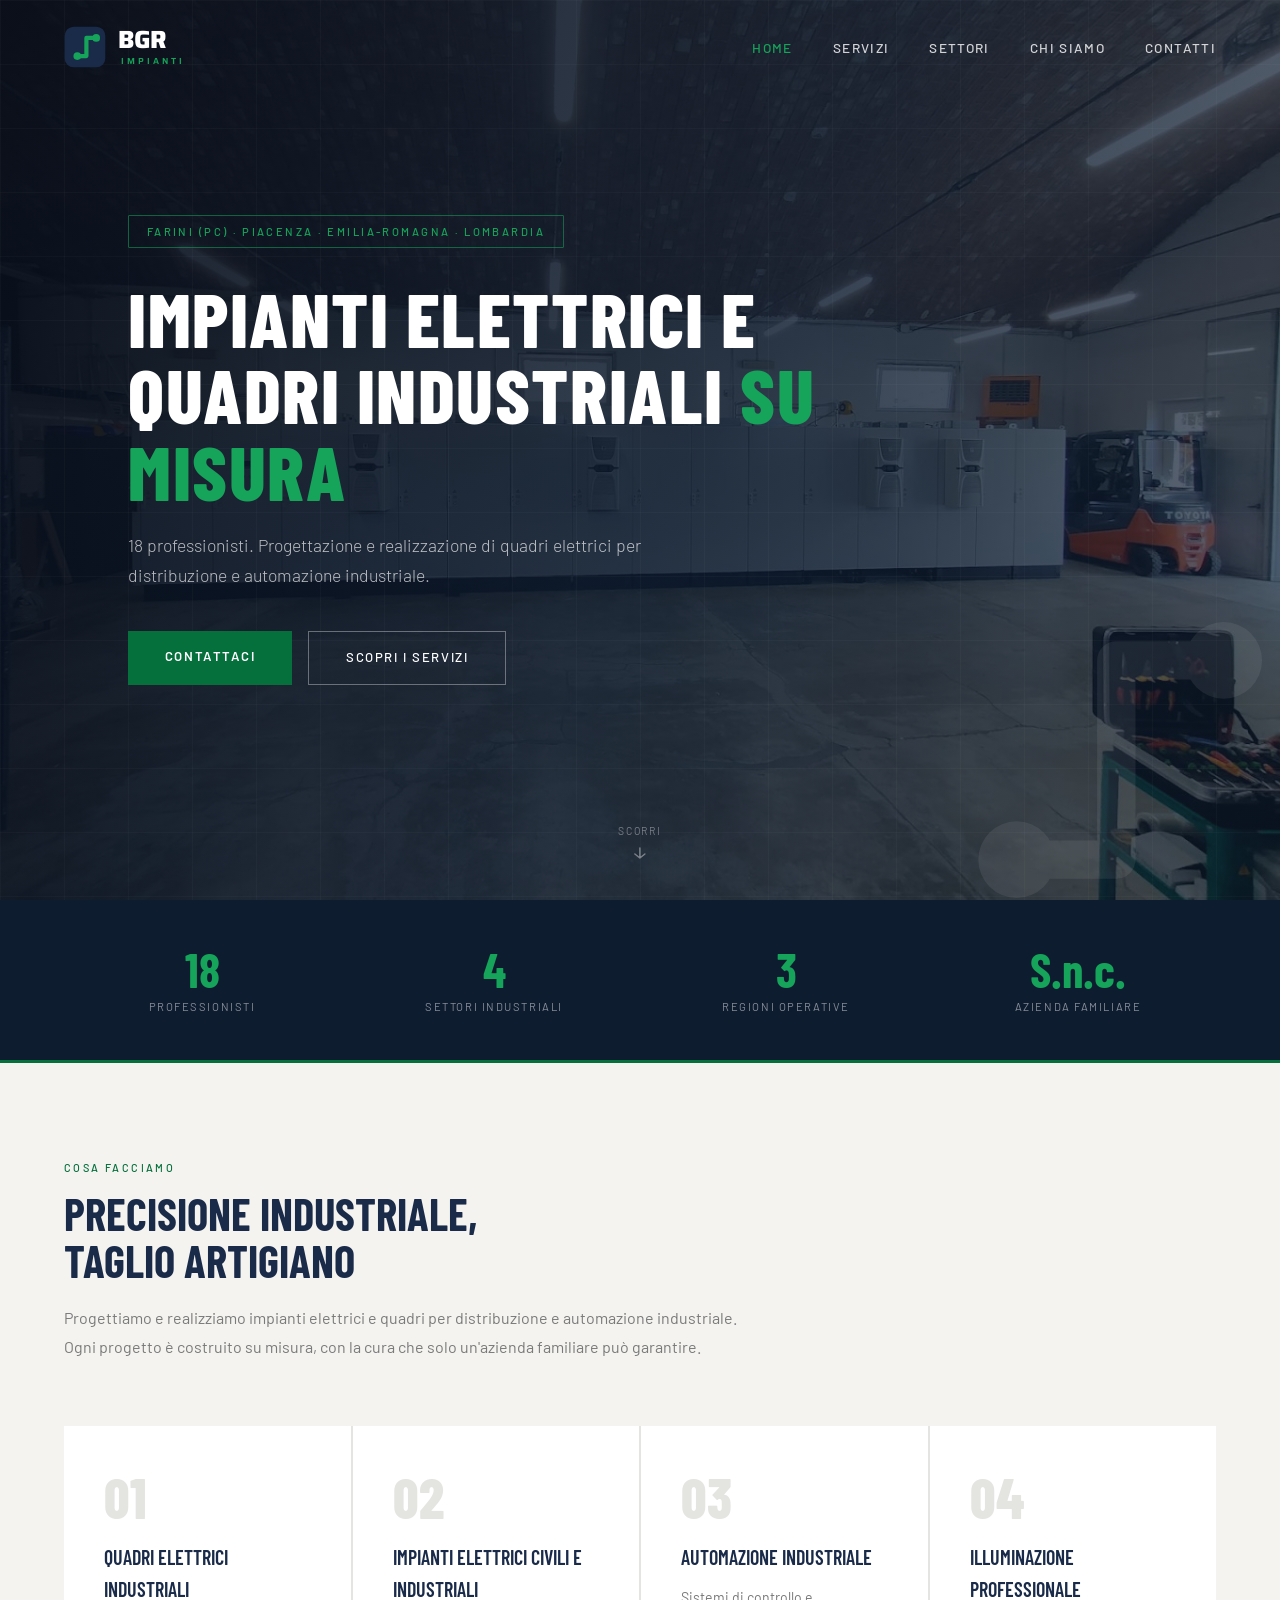
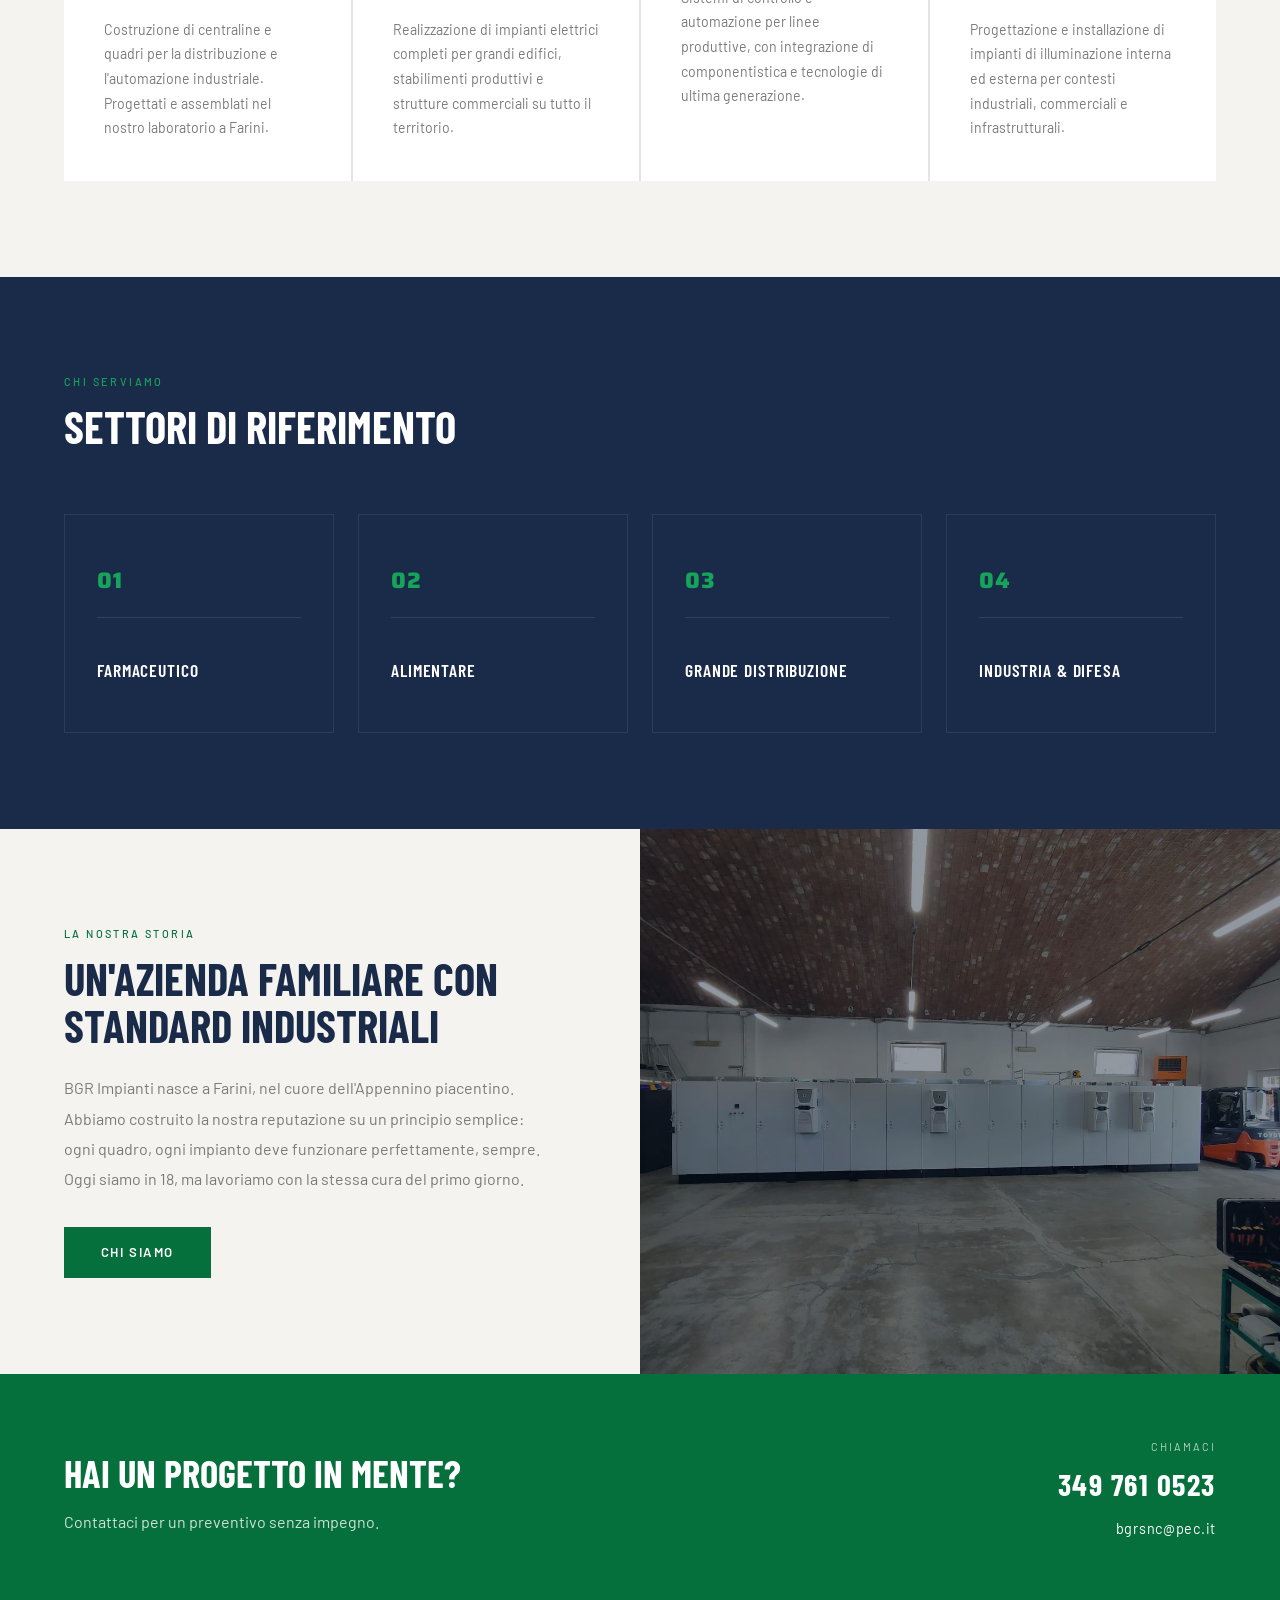
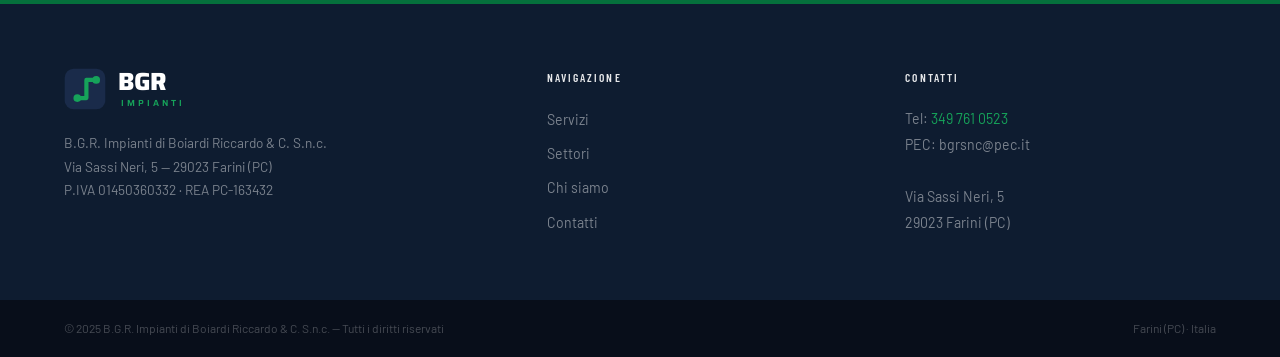
==== index.html @ 14027f81 "Add files via upload" ====
<!DOCTYPE html>
<html lang="it">
<head>
    <meta charset="UTF-8">
    <meta name="viewport" content="width=device-width, initial-scale=1.0">
    <title>BGR Impianti — Impianti Elettrici e Quadri Industriali | Piacenza</title>
    <meta name="description" content="BGR Impianti di Boiardi Riccardo & C. — Costruzione di quadri elettrici e impianti industriali su misura. Farmaceutico, alimentare, GDO, difesa. Piacenza, Emilia-Romagna, Lombardia.">
    <meta name="robots" content="index, follow">
    <link rel="canonical" href="https://bgrimpianti.it/">
    <link rel="icon" type="image/svg+xml" href="data:image/svg+xml,%3Csvg xmlns='http://www.w3.org/2000/svg' viewBox='0 0 120 120'%3E%3Crect width='120' height='120' rx='26' fill='%230E1C30'/%3E%3Cpath d='M38 86L64 86L64 34L92 34' stroke='%2316A35A' stroke-width='12' fill='none' stroke-linecap='round' stroke-linejoin='round'/%3E%3Ccircle cx='38' cy='86' r='11' fill='%2316A35A'/%3E%3Ccircle cx='92' cy='34' r='11' fill='%2316A35A'/%3E%3C/svg%3E">
    <link rel="preconnect" href="https://fonts.googleapis.com">
    <link rel="preconnect" href="https://fonts.gstatic.com" crossorigin>
    <link href="https://fonts.googleapis.com/css2?family=Saira:wght@600;700;800&family=Barlow+Condensed:wght@400;600;700;800&family=Barlow:wght@300;400;500;600&display=swap" rel="stylesheet">
    <link rel="stylesheet" href="css/style.css">
</head>
<body>

<!-- NAV -->
<nav id="navbar">
    <a href="index.html" class="brand" aria-label="BGR Impianti — home">
        <svg class="brand-mark" viewBox="0 0 120 120" fill="none" xmlns="http://www.w3.org/2000/svg" aria-hidden="true">
            <rect x="2" y="2" width="116" height="116" rx="26" fill="#1A2B4A"></rect>
            <path d="M 38 86 L 64 86 L 64 34 L 92 34" stroke="#16A35A" stroke-width="12" stroke-linecap="round" stroke-linejoin="round"></path>
            <circle cx="38" cy="86" r="11" fill="#16A35A"></circle>
            <circle cx="92" cy="34" r="11" fill="#16A35A"></circle>
        </svg>
        <span class="brand-text"><strong>BGR</strong><em>Impianti</em></span>
    </a>
    <ul class="nav-links">
        <li><a href="index.html">Home</a></li>
        <li><a href="servizi.html">Servizi</a></li>
        <li><a href="settori.html">Settori</a></li>
        <li><a href="chi-siamo.html">Chi siamo</a></li>
        <li><a href="contatti.html">Contatti</a></li>
    </ul>
</nav>

<!-- HERO -->
<section class="hero">
    <div class="hero-bg" id="heroBg"></div>
    <div class="hero-overlay"></div>
    <div class="hero-grid"></div>
    <svg class="hero-watermark" viewBox="0 0 120 120" fill="none" xmlns="http://www.w3.org/2000/svg" aria-hidden="true">
        <path d="M 38 86 L 64 86 L 64 34 L 92 34" stroke="#FFFFFF" stroke-width="10" stroke-linecap="round" stroke-linejoin="round"></path>
        <circle cx="38" cy="86" r="10" fill="#FFFFFF"></circle>
        <circle cx="92" cy="34" r="10" fill="#FFFFFF"></circle>
    </svg>
    <div class="hero-content">
        <span class="hero-tag">Farini (PC) · Piacenza · Emilia-Romagna · Lombardia</span>
        <h1>Impianti elettrici e quadri industriali <em>su misura</em></h1>
        <p class="hero-sub">18 professionisti. Progettazione e realizzazione di quadri elettrici per distribuzione e automazione industriale.</p>
        <div class="hero-actions">
            <a href="contatti.html" class="btn-primary">Contattaci</a>
            <a href="servizi.html" class="btn-outline">Scopri i servizi</a>
        </div>
    </div>
    <div class="hero-scroll">
        <span>Scorri</span>
        <svg width="14" height="14" viewBox="0 0 14 14" fill="none">
            <path d="M7 2v10M2 8l5 4 5-4" stroke="currentColor" stroke-width="1.5"
                  stroke-linecap="round" stroke-linejoin="round"/>
        </svg>
    </div>
</section>

<!-- STATS -->
<div class="stats-bar">
    <div class="stat-item">
        <div class="stat-number">18</div>
        <div class="stat-label">Professionisti</div>
    </div>
    <div class="stat-item">
        <div class="stat-number">4</div>
        <div class="stat-label">Settori industriali</div>
    </div>
    <div class="stat-item">
        <div class="stat-number">3</div>
        <div class="stat-label">Regioni operative</div>
    </div>
    <div class="stat-item">
        <div class="stat-number">S.n.c.</div>
        <div class="stat-label">Azienda familiare</div>
    </div>
</div>

<!-- SERVIZI -->
<section class="servizi">
    <div class="servizi-header">
        <span class="section-tag">Cosa facciamo</span>
        <h2 class="section-title">Precisione industriale,<br>taglio artigiano</h2>
        <p>Progettiamo e realizziamo impianti elettrici e quadri per distribuzione e automazione industriale. Ogni progetto è costruito su misura, con la cura che solo un'azienda familiare può garantire.</p>
    </div>
    <div class="servizi-grid">
        <div class="servizio-card">
            <div class="servizio-number">01</div>
            <div class="servizio-title">Quadri Elettrici Industriali</div>
            <p class="servizio-desc">Costruzione di centraline e quadri per la distribuzione e l'automazione industriale. Progettati e assemblati nel nostro laboratorio a Farini.</p>
        </div>
        <div class="servizio-card">
            <div class="servizio-number">02</div>
            <div class="servizio-title">Impianti Elettrici Civili e Industriali</div>
            <p class="servizio-desc">Realizzazione di impianti elettrici completi per grandi edifici, stabilimenti produttivi e strutture commerciali su tutto il territorio.</p>
        </div>
        <div class="servizio-card">
            <div class="servizio-number">03</div>
            <div class="servizio-title">Automazione Industriale</div>
            <p class="servizio-desc">Sistemi di controllo e automazione per linee produttive, con integrazione di componentistica e tecnologie di ultima generazione.</p>
        </div>
        <div class="servizio-card">
            <div class="servizio-number">04</div>
            <div class="servizio-title">Illuminazione Professionale</div>
            <p class="servizio-desc">Progettazione e installazione di impianti di illuminazione interna ed esterna per contesti industriali, commerciali e infrastrutturali.</p>
        </div>
    </div>
</section>

<!-- SETTORI -->
<section class="settori">
    <div class="settori-header">
        <span class="section-tag">Chi serviamo</span>
        <h2 class="section-title light">Settori di riferimento</h2>
    </div>
    <div class="settori-grid">
        <div class="settore-card">
            <span class="settore-num">01</span>
            <div class="settore-title">Farmaceutico</div>
        </div>
        <div class="settore-card">
            <span class="settore-num">02</span>
            <div class="settore-title">Alimentare</div>
        </div>
        <div class="settore-card">
            <span class="settore-num">03</span>
            <div class="settore-title">Grande Distribuzione</div>
        </div>
        <div class="settore-card">
            <span class="settore-num">04</span>
            <div class="settore-title">Industria &amp; Difesa</div>
        </div>
    </div>
</section>

<!-- CHI SIAMO STRIP -->
<div class="strip">
    <div class="strip-text">
        <span class="section-tag">La nostra storia</span>
        <h2 class="section-title">Un'azienda familiare con standard industriali</h2>
        <p>BGR Impianti nasce a Farini, nel cuore dell'Appennino piacentino. Abbiamo costruito la nostra reputazione su un principio semplice: ogni quadro, ogni impianto deve funzionare perfettamente, sempre. Oggi siamo in 18, ma lavoriamo con la stessa cura del primo giorno.</p>
        <a href="chi-siamo.html" class="btn-primary" style="margin-top:2rem;display:inline-block">Chi siamo</a>
    </div>
    <div class="strip-image">
        <img src="images/hero.jpg" alt="Quadri elettrici industriali BGR Impianti — laboratorio Farini" loading="lazy">
    </div>
</div>

<!-- CONTACT CTA -->
<div class="contact-cta">
    <div class="contact-cta-text">
        <h2>Hai un progetto in mente?</h2>
        <p>Contattaci per un preventivo senza impegno.</p>
    </div>
    <div class="contact-cta-info">
        <span class="label">Chiamaci</span>
        <a href="tel:+393497610523">349 761 0523</a>
        <a href="mailto:bgrsnc@pec.it" class="email">bgrsnc@pec.it</a>
    </div>
</div>

<!-- FOOTER -->
<footer>
    <div class="footer-brand">
        <a href="index.html" class="brand" aria-label="BGR Impianti — home">
            <svg class="brand-mark" viewBox="0 0 120 120" fill="none" xmlns="http://www.w3.org/2000/svg" aria-hidden="true">
                <rect x="2" y="2" width="116" height="116" rx="26" fill="#1A2B4A"></rect>
                <path d="M 38 86 L 64 86 L 64 34 L 92 34" stroke="#16A35A" stroke-width="12" stroke-linecap="round" stroke-linejoin="round"></path>
                <circle cx="38" cy="86" r="11" fill="#16A35A"></circle>
                <circle cx="92" cy="34" r="11" fill="#16A35A"></circle>
            </svg>
            <span class="brand-text"><strong>BGR</strong><em>Impianti</em></span>
        </a>
        <p>B.G.R. Impianti di Boiardi Riccardo &amp; C. S.n.c.<br>
        Via Sassi Neri, 5 — 29023 Farini (PC)<br>
        P.IVA 01450360332 · REA PC-163432</p>
    </div>
    <div class="footer-col">
        <h4>Navigazione</h4>
        <ul>
            <li><a href="servizi.html">Servizi</a></li>
            <li><a href="settori.html">Settori</a></li>
            <li><a href="chi-siamo.html">Chi siamo</a></li>
            <li><a href="contatti.html">Contatti</a></li>
        </ul>
    </div>
    <div class="footer-col">
        <h4>Contatti</h4>
        <p>
            Tel: <a href="tel:+393497610523" class="orange">349 761 0523</a><br>
            PEC: bgrsnc@pec.it<br><br>
            Via Sassi Neri, 5<br>
            29023 Farini (PC)
        </p>
    </div>
</footer>
<div class="footer-bottom">
    <span>© 2025 B.G.R. Impianti di Boiardi Riccardo &amp; C. S.n.c. — Tutti i diritti riservati</span>
    <span>Farini (PC) · Italia</span>
</div>

<script src="js/main.js"></script>
</body>
</html>
---- css/style.css ----
/* ===========================
   BGR IMPIANTI — stylesheet (rebrand 2026)
   Navy + Verde foresta · logo Saira
   =========================== */

*, *::before, *::after {
    box-sizing: border-box;
    margin: 0;
    padding: 0;
}

:root {
    --navy:        #1A2B4A;
    --navy-dark:   #0E1C30;
    --navy-black:  #080E1A;
    --green:       #05703C;   /* forest — brand primario */
    --green-dark:  #054E2B;   /* hover */
    --green-bright:#16A35A;   /* variante digitale per fondi scuri */
    --white:       #FFFFFF;
    --off-white:   #F4F3EF;
    --gray-light:  #E4E4E0;
    --gray-mid:    #7A7A7A;
    --font-logo:   'Saira', sans-serif;
    --font-head:   'Barlow Condensed', sans-serif;
    --font-body:   'Barlow', sans-serif;
}

html { scroll-behavior: smooth; }

body {
    font-family: var(--font-body);
    color: var(--navy-dark);
    background: var(--white);
    line-height: 1.6;
    overflow-x: hidden;
}

/* ===== BRAND / LOGO ===== */
.brand {
    display: flex;
    align-items: center;
    gap: 0.78rem;
    text-decoration: none;
}

.brand-mark {
    width: 42px;
    height: 42px;
    display: block;
    flex-shrink: 0;
}

.brand-text {
    display: flex;
    flex-direction: column;
    line-height: 1;
}

.brand-text strong {
    font-family: var(--font-logo);
    font-weight: 800;
    font-size: 1.55rem;
    letter-spacing: -0.015em;
    color: var(--white);
}

.brand-text em {
    font-family: var(--font-logo);
    font-style: normal;
    font-weight: 600;
    font-size: 0.55rem;
    letter-spacing: 0.34em;
    text-indent: 0.34em;
    text-transform: uppercase;
    color: var(--green-bright);
    margin-top: 4px;
}

/* ===== NAVIGATION ===== */
nav {
    position: fixed;
    top: 0; left: 0; right: 0;
    z-index: 1000;
    padding: 1.6rem 4rem;
    display: flex;
    justify-content: space-between;
    align-items: center;
    transition: background 0.3s, padding 0.3s, box-shadow 0.3s;
}

nav.scrolled {
    background: var(--navy-dark);
    padding: 0.95rem 4rem;
    box-shadow: 0 2px 24px rgba(0,0,0,0.4);
}

.nav-links {
    display: flex;
    gap: 2.5rem;
    list-style: none;
}

.nav-links a {
    color: rgba(255,255,255,0.8);
    text-decoration: none;
    font-weight: 500;
    font-size: 0.85rem;
    letter-spacing: 0.1em;
    text-transform: uppercase;
    transition: color 0.2s;
}

.nav-links a:hover,
.nav-links a.active { color: var(--green-bright); }

/* ===== HERO ===== */
.hero {
    position: relative;
    height: 100vh;
    min-height: 620px;
    display: flex;
    align-items: center;
    overflow: hidden;
}

.hero-bg {
    position: absolute;
    inset: 0;
    background-image: url('../images/hero.jpg');
    background-size: cover;
    background-position: center 40%;
    transform-origin: center;
    transition: transform 10s ease;
}

.hero-bg.loaded { transform: scale(1.03); }

.hero-overlay {
    position: absolute;
    inset: 0;
    background: linear-gradient(
        115deg,
        rgba(8, 14, 26, 0.94) 0%,
        rgba(14, 28, 48, 0.84) 54%,
        rgba(14, 28, 48, 0.62) 100%
    );
}

.hero-grid {
    position: absolute;
    inset: 0;
    background-image:
        linear-gradient(rgba(255,255,255,0.025) 1px, transparent 1px),
        linear-gradient(90deg, rgba(255,255,255,0.025) 1px, transparent 1px);
    background-size: 64px 64px;
}

/* decorative watermark mark */
.hero-watermark {
    position: absolute;
    right: -4%;
    bottom: -10%;
    width: 460px;
    height: 460px;
    opacity: 0.07;
    pointer-events: none;
}

.hero-content {
    position: relative;
    z-index: 1;
    padding: 0 4rem;
    max-width: 880px;
}

.hero-tag {
    display: inline-block;
    font-size: 0.7rem;
    font-weight: 500;
    letter-spacing: 0.22em;
    text-transform: uppercase;
    color: var(--green-bright);
    border: 1px solid rgba(22,163,90,0.55);
    padding: 0.4rem 1.1rem;
    margin-bottom: 1.9rem;
    border-radius: 1px;
}

.hero h1 {
    font-family: var(--font-head);
    font-weight: 800;
    font-size: clamp(2.8rem, 6vw, 5.2rem);
    line-height: 1.0;
    color: var(--white);
    text-transform: uppercase;
    letter-spacing: 0.02em;
    margin-bottom: 1.4rem;
}

.hero h1 em {
    color: var(--green-bright);
    font-style: normal;
}

.hero-sub {
    font-weight: 300;
    font-size: 1.1rem;
    color: rgba(255,255,255,0.7);
    margin-bottom: 2.5rem;
    max-width: 560px;
    line-height: 1.7;
}

.hero-actions {
    display: flex;
    gap: 1rem;
    flex-wrap: wrap;
}

.btn-primary {
    display: inline-block;
    padding: 0.95rem 2.3rem;
    background: var(--green);
    color: var(--white);
    text-decoration: none;
    font-weight: 600;
    font-size: 0.82rem;
    letter-spacing: 0.12em;
    text-transform: uppercase;
    transition: background 0.2s, transform 0.2s;
}

.btn-primary:hover {
    background: var(--green-dark);
    transform: translateY(-2px);
}

.btn-outline {
    display: inline-block;
    padding: 0.95rem 2.3rem;
    background: transparent;
    color: var(--white);
    text-decoration: none;
    font-weight: 500;
    font-size: 0.82rem;
    letter-spacing: 0.12em;
    text-transform: uppercase;
    border: 1px solid rgba(255,255,255,0.35);
    transition: border-color 0.2s, background 0.2s;
}

.btn-outline:hover {
    border-color: var(--green-bright);
    background: rgba(22,163,90,0.1);
}

.hero-scroll {
    position: absolute;
    bottom: 2.5rem;
    left: 50%;
    transform: translateX(-50%);
    display: flex;
    flex-direction: column;
    align-items: center;
    gap: 0.4rem;
    color: rgba(255,255,255,0.4);
    font-size: 0.65rem;
    letter-spacing: 0.18em;
    text-transform: uppercase;
    animation: scrollbounce 2.2s ease infinite;
}

@keyframes scrollbounce {
    0%, 100% { transform: translateX(-50%) translateY(0); }
    50%       { transform: translateX(-50%) translateY(7px); }
}

/* ===== STATS BAR ===== */
.stats-bar {
    background: var(--navy-dark);
    border-bottom: 3px solid var(--green);
    display: grid;
    grid-template-columns: repeat(4, 1fr);
    padding: 2.8rem 4rem;
    gap: 1rem;
}

.stat-item { text-align: center; }

.stat-number {
    font-family: var(--font-head);
    font-weight: 700;
    font-size: 3rem;
    color: var(--green-bright);
    line-height: 1;
    margin-bottom: 0.3rem;
}

.stat-label {
    font-size: 0.7rem;
    letter-spacing: 0.14em;
    text-transform: uppercase;
    color: rgba(255,255,255,0.5);
}

/* ===== GENERIC SECTION ===== */
section { padding: 6rem 4rem; }

.section-tag {
    display: block;
    font-size: 0.68rem;
    font-weight: 500;
    letter-spacing: 0.22em;
    text-transform: uppercase;
    color: var(--green);
    margin-bottom: 0.8rem;
}

.section-title {
    font-family: var(--font-head);
    font-weight: 700;
    font-size: clamp(2rem, 4vw, 2.8rem);
    text-transform: uppercase;
    line-height: 1.05;
    color: var(--navy);
}

.section-title.light { color: var(--white); }

/* tag su fondi scuri */
.settori .section-tag,
.page-hero .section-tag { color: var(--green-bright); }

/* ===== SERVIZI ===== */
.servizi { background: var(--off-white); }

.servizi-header { max-width: 680px; margin-bottom: 4rem; }

.servizi-header p {
    margin-top: 1.2rem;
    color: var(--gray-mid);
    line-height: 1.85;
}

.servizi-grid {
    display: grid;
    grid-template-columns: repeat(auto-fit, minmax(280px, 1fr));
    gap: 2px;
    background: var(--gray-light);
}

.servizio-card {
    background: var(--white);
    padding: 2.5rem;
    border-top: 3px solid transparent;
    transition: background 0.3s, box-shadow 0.3s, border-color 0.3s;
}

.servizio-card:hover {
    background: var(--navy);
    border-color: var(--green-bright);
}

.servizio-number {
    font-family: var(--font-head);
    font-weight: 800;
    font-size: 3.5rem;
    color: var(--gray-light);
    line-height: 1;
    margin-bottom: 1rem;
    transition: color 0.3s;
}

.servizio-title {
    font-family: var(--font-head);
    font-weight: 600;
    font-size: 1.25rem;
    text-transform: uppercase;
    color: var(--navy);
    margin-bottom: 0.8rem;
    transition: color 0.3s;
}

.servizio-desc {
    font-size: 0.88rem;
    line-height: 1.75;
    color: var(--gray-mid);
    transition: color 0.3s;
}

.servizio-card:hover .servizio-number { color: var(--green-bright); }
.servizio-card:hover .servizio-title { color: var(--white); }
.servizio-card:hover .servizio-desc { color: rgba(255,255,255,0.65); }

/* ===== SETTORI ===== */
.settori { background: var(--navy); }

.settori-header { max-width: 680px; margin-bottom: 4rem; }

.settori-grid {
    display: grid;
    grid-template-columns: repeat(auto-fit, minmax(220px, 1fr));
    gap: 1.5rem;
}

.settore-card {
    border: 1px solid rgba(255,255,255,0.08);
    padding: 3rem 2rem;
    text-align: left;
    transition: border-color 0.3s, background 0.3s;
}

.settore-card:hover {
    border-color: var(--green-bright);
    background: rgba(22,163,90,0.09);
}

.settore-num {
    font-family: var(--font-logo);
    font-weight: 800;
    font-size: 1.4rem;
    letter-spacing: 0.04em;
    color: var(--green-bright);
    display: block;
    margin-bottom: 2.4rem;
    padding-bottom: 1.1rem;
    border-bottom: 1px solid rgba(255,255,255,0.1);
}

.settore-title {
    font-family: var(--font-head);
    font-weight: 600;
    font-size: 1.1rem;
    text-transform: uppercase;
    letter-spacing: 0.05em;
    color: var(--white);
}

/* ===== CHI SIAMO STRIP ===== */
.strip { display: grid; grid-template-columns: 1fr 1fr; }

.strip-text {
    padding: 6rem 4rem;
    background: var(--off-white);
}

.strip-text p {
    margin-top: 1.5rem;
    color: var(--gray-mid);
    line-height: 1.9;
    max-width: 480px;
}

.strip-image {
    position: relative;
    overflow: hidden;
    min-height: 400px;
    background: var(--navy-dark);
}

.strip-image img {
    width: 100%;
    height: 100%;
    object-fit: cover;
    opacity: 0.55;
    transition: transform 0.6s ease, opacity 0.4s;
}

.strip-image:hover img {
    transform: scale(1.04);
    opacity: 0.7;
}

/* ===== CONTACT CTA ===== */
.contact-cta {
    background: var(--green);
    padding: 4rem;
    display: flex;
    justify-content: space-between;
    align-items: center;
    gap: 2rem;
    flex-wrap: wrap;
}

.contact-cta-text h2 {
    font-family: var(--font-head);
    font-weight: 700;
    font-size: clamp(1.8rem, 3vw, 2.4rem);
    color: var(--white);
    text-transform: uppercase;
}

.contact-cta-text p {
    color: rgba(255,255,255,0.8);
    margin-top: 0.3rem;
}

.contact-cta-info {
    display: flex;
    flex-direction: column;
    align-items: flex-end;
    gap: 0.3rem;
}

.contact-cta-info .label {
    font-size: 0.68rem;
    letter-spacing: 0.18em;
    text-transform: uppercase;
    color: rgba(255,255,255,0.7);
}

.contact-cta-info a {
    color: var(--white);
    text-decoration: none;
    font-family: var(--font-head);
    font-weight: 700;
    font-size: 1.9rem;
    letter-spacing: 0.05em;
    transition: opacity 0.2s;
}

.contact-cta-info a:hover { opacity: 0.8; }

.contact-cta-info .email {
    font-family: var(--font-body);
    font-weight: 400;
    font-size: 0.9rem;
    margin-top: 0.2rem;
}

/* ===== FOOTER ===== */
footer {
    background: var(--navy-dark);
    padding: 4rem;
    display: grid;
    grid-template-columns: 1.4fr 1fr 1fr;
    gap: 3rem;
}

.footer-brand p {
    margin-top: 1.3rem;
    color: rgba(255,255,255,0.45);
    font-size: 0.85rem;
    line-height: 1.75;
}

.footer-col h4 {
    font-family: var(--font-head);
    font-weight: 600;
    font-size: 0.72rem;
    letter-spacing: 0.18em;
    text-transform: uppercase;
    color: rgba(255,255,255,0.9);
    margin-bottom: 1.2rem;
}

.footer-col ul {
    list-style: none;
    display: flex;
    flex-direction: column;
    gap: 0.55rem;
}

.footer-col ul a {
    color: rgba(255,255,255,0.45);
    text-decoration: none;
    font-size: 0.88rem;
    transition: color 0.2s;
}

.footer-col ul a:hover { color: var(--green-bright); }

.footer-col p {
    color: rgba(255,255,255,0.45);
    font-size: 0.88rem;
    line-height: 1.85;
}

.footer-col a.orange {
    color: var(--green-bright);
    text-decoration: none;
}

.footer-bottom {
    background: var(--navy-black);
    padding: 1.2rem 4rem;
    display: flex;
    justify-content: space-between;
    align-items: center;
    color: rgba(255,255,255,0.25);
    font-size: 0.75rem;
}

/* ===== INNER PAGE HERO ===== */
.page-hero {
    background: var(--navy-dark);
    padding: 10rem 4rem 5rem;
    position: relative;
    overflow: hidden;
}

.page-hero::before {
    content: '';
    position: absolute;
    inset: 0;
    background-image:
        linear-gradient(rgba(255,255,255,0.02) 1px, transparent 1px),
        linear-gradient(90deg, rgba(255,255,255,0.02) 1px, transparent 1px);
    background-size: 64px 64px;
}

.page-hero h1 {
    font-family: var(--font-head);
    font-weight: 800;
    font-size: clamp(2.5rem, 5vw, 4rem);
    color: var(--white);
    text-transform: uppercase;
    position: relative;
}

.page-hero p {
    color: rgba(255,255,255,0.6);
    margin-top: 1rem;
    font-size: 1.05rem;
    max-width: 550px;
    position: relative;
}

/* ===== RESPONSIVE ===== */
@media (max-width: 900px) {
    nav       { padding: 1.1rem 1.5rem; }
    nav.scrolled { padding: 0.85rem 1.5rem; }
    .nav-links { display: none; }

    .brand-text strong { font-size: 1.35rem; }
    .brand-mark { width: 38px; height: 38px; }

    .hero-content { padding: 0 1.5rem; }
    .hero-watermark { width: 300px; height: 300px; right: -12%; }

    .stats-bar {
        grid-template-columns: repeat(2, 1fr);
        padding: 2rem 1.5rem;
    }

    section { padding: 4rem 1.5rem; }

    .strip { grid-template-columns: 1fr; }
    .strip-image { min-height: 260px; }
    .strip-text { padding: 4rem 1.5rem; }

    .contact-cta {
        padding: 3rem 1.5rem;
        flex-direction: column;
        align-items: flex-start;
    }
    .contact-cta-info { align-items: flex-start; }

    footer {
        grid-template-columns: 1fr;
        padding: 3rem 1.5rem;
        gap: 2rem;
    }

    .footer-bottom {
        padding: 1rem 1.5rem;
        flex-direction: column;
        gap: 0.3rem;
        text-align: center;
    }

    .page-hero { padding: 8rem 1.5rem 4rem; }
}
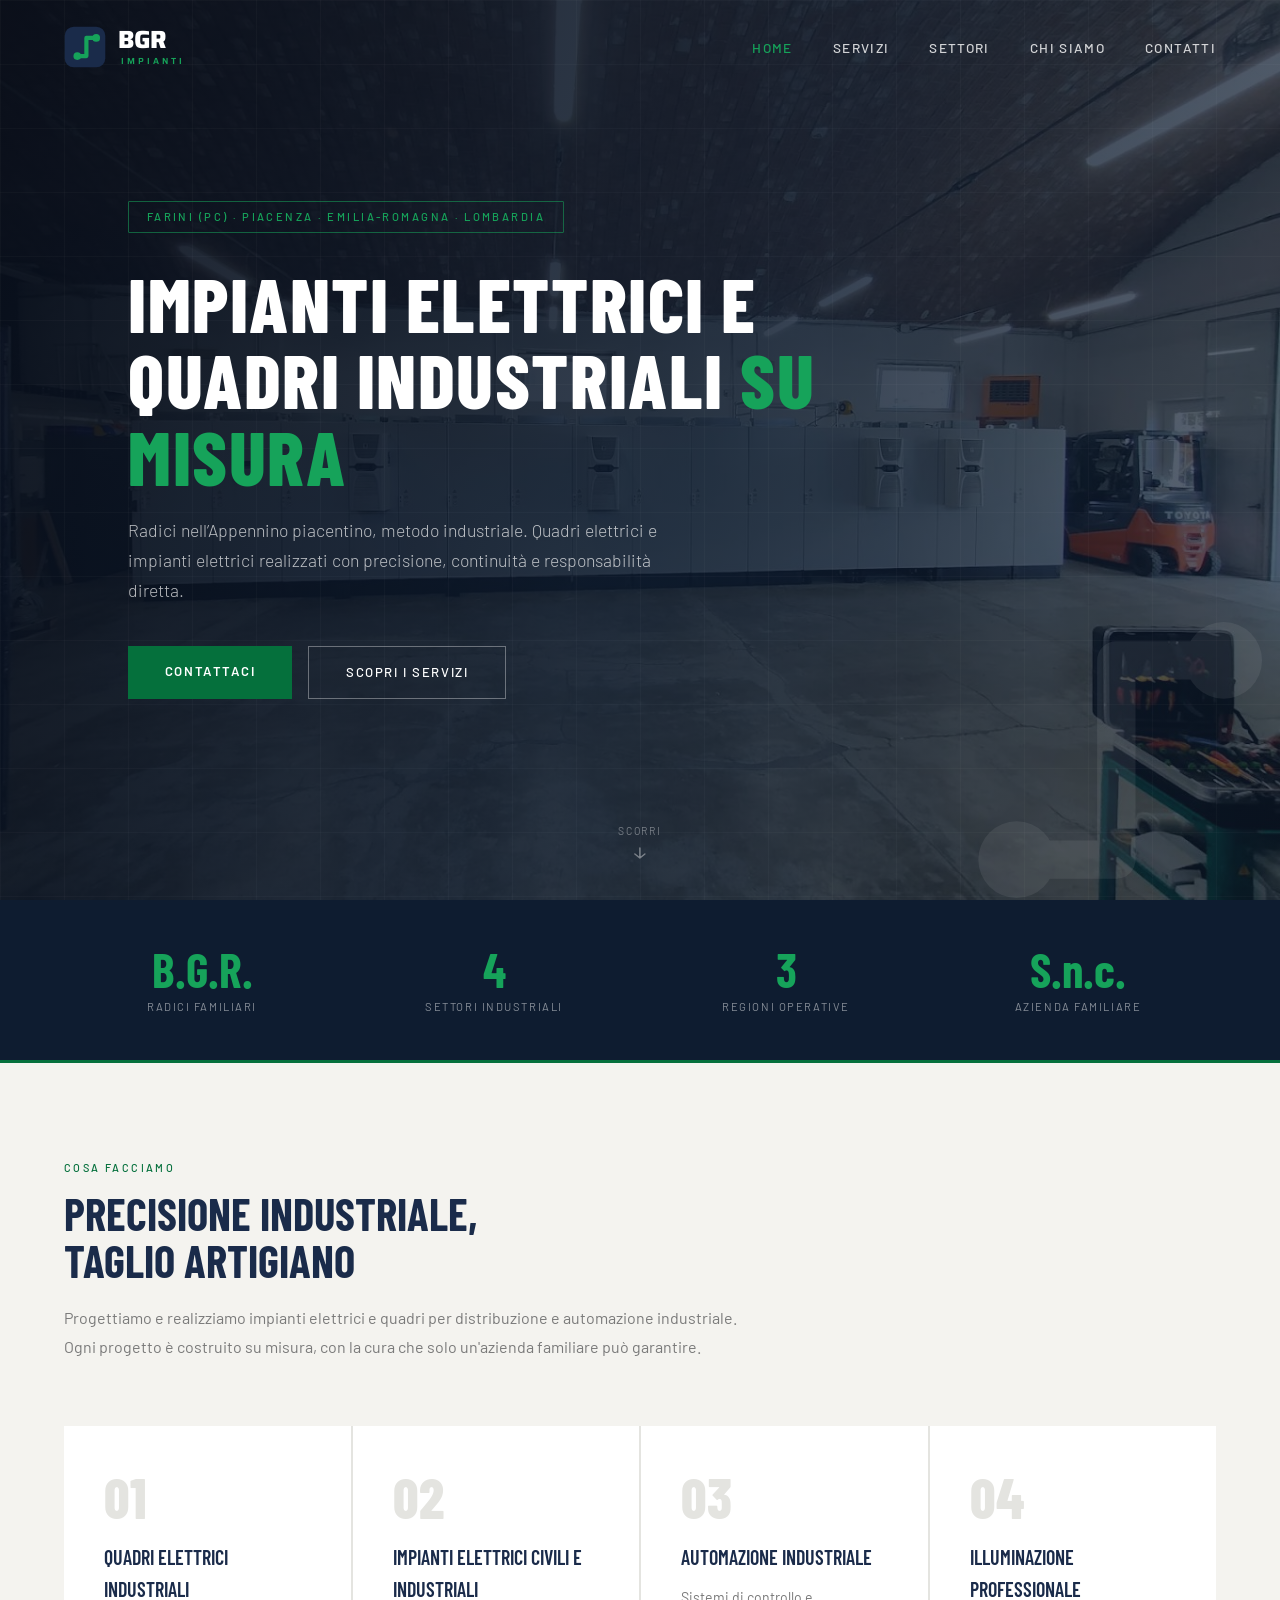
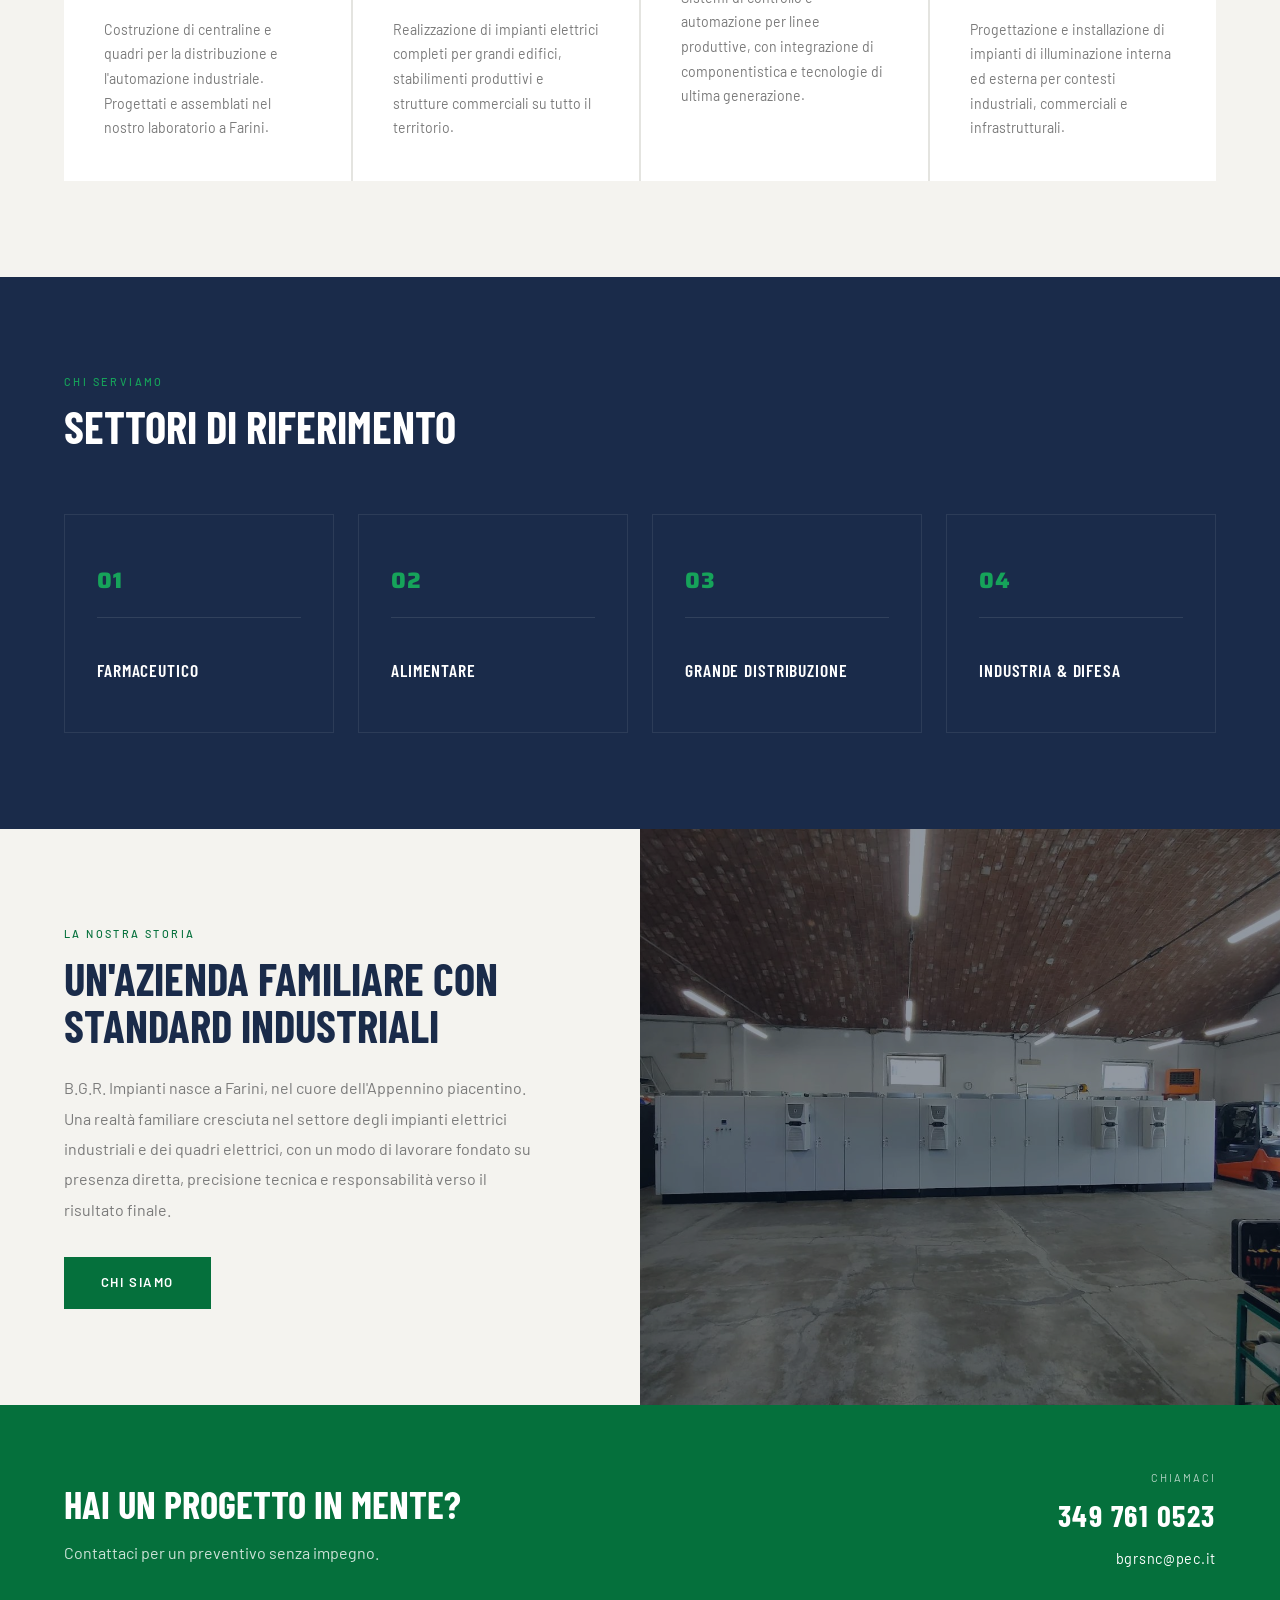
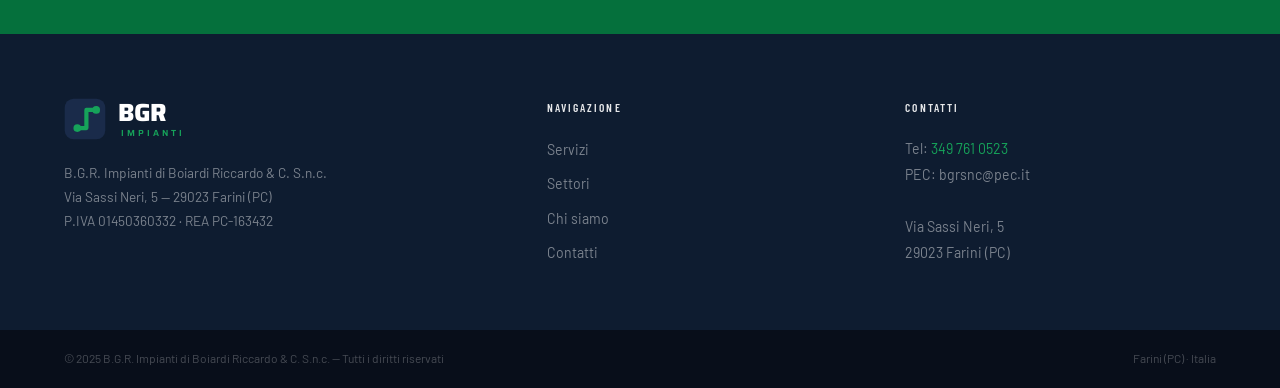
==== commit 60405f90: "Add files via upload" ====
--- a/index.html
+++ b/index.html
@@ -3,8 +3,8 @@
 <head>
     <meta charset="UTF-8">
     <meta name="viewport" content="width=device-width, initial-scale=1.0">
-    <title>BGR Impianti — Impianti Elettrici e Quadri Industriali | Piacenza</title>
-    <meta name="description" content="BGR Impianti di Boiardi Riccardo & C. — Costruzione di quadri elettrici e impianti industriali su misura. Farmaceutico, alimentare, GDO, difesa. Piacenza, Emilia-Romagna, Lombardia.">
+    <title>B.G.R. Impianti — Impianti elettrici e quadri industriali | Piacenza</title>
+    <meta name="description" content="B.G.R. Impianti di Boiardi Riccardo & C. — Quadri elettrici e impianti elettrici industriali su misura. Farini, Piacenza, Emilia-Romagna e Lombardia.">
     <meta name="robots" content="index, follow">
     <link rel="canonical" href="https://bgrimpianti.it/">
     <link rel="icon" type="image/svg+xml" href="data:image/svg+xml,%3Csvg xmlns='http://www.w3.org/2000/svg' viewBox='0 0 120 120'%3E%3Crect width='120' height='120' rx='26' fill='%230E1C30'/%3E%3Cpath d='M38 86L64 86L64 34L92 34' stroke='%2316A35A' stroke-width='12' fill='none' stroke-linecap='round' stroke-linejoin='round'/%3E%3Ccircle cx='38' cy='86' r='11' fill='%2316A35A'/%3E%3Ccircle cx='92' cy='34' r='11' fill='%2316A35A'/%3E%3C/svg%3E">
@@ -48,7 +48,7 @@
     <div class="hero-content">
         <span class="hero-tag">Farini (PC) · Piacenza · Emilia-Romagna · Lombardia</span>
         <h1>Impianti elettrici e quadri industriali <em>su misura</em></h1>
-        <p class="hero-sub">18 professionisti. Progettazione e realizzazione di quadri elettrici per distribuzione e automazione industriale.</p>
+        <p class="hero-sub">Radici nell’Appennino piacentino, metodo industriale. Quadri elettrici e impianti elettrici realizzati con precisione, continuità e responsabilità diretta.</p>
         <div class="hero-actions">
             <a href="contatti.html" class="btn-primary">Contattaci</a>
             <a href="servizi.html" class="btn-outline">Scopri i servizi</a>
@@ -66,8 +66,8 @@
 <!-- STATS -->
 <div class="stats-bar">
     <div class="stat-item">
-        <div class="stat-number">18</div>
-        <div class="stat-label">Professionisti</div>
+        <div class="stat-number">B.G.R.</div>
+        <div class="stat-label">Radici familiari</div>
     </div>
     <div class="stat-item">
         <div class="stat-number">4</div>
@@ -145,11 +145,11 @@
     <div class="strip-text">
         <span class="section-tag">La nostra storia</span>
         <h2 class="section-title">Un'azienda familiare con standard industriali</h2>
-        <p>BGR Impianti nasce a Farini, nel cuore dell'Appennino piacentino. Abbiamo costruito la nostra reputazione su un principio semplice: ogni quadro, ogni impianto deve funzionare perfettamente, sempre. Oggi siamo in 18, ma lavoriamo con la stessa cura del primo giorno.</p>
+        <p>B.G.R. Impianti nasce a Farini, nel cuore dell'Appennino piacentino. Una realtà familiare cresciuta nel settore degli impianti elettrici industriali e dei quadri elettrici, con un modo di lavorare fondato su presenza diretta, precisione tecnica e responsabilità verso il risultato finale.</p>
         <a href="chi-siamo.html" class="btn-primary" style="margin-top:2rem;display:inline-block">Chi siamo</a>
     </div>
     <div class="strip-image">
-        <img src="images/hero.jpg" alt="Quadri elettrici industriali BGR Impianti — laboratorio Farini" loading="lazy">
+        <img src="images/hero.jpg" alt="Quadri elettrici industriali B.G.R. Impianti — laboratorio Farini" loading="lazy">
     </div>
 </div>
 
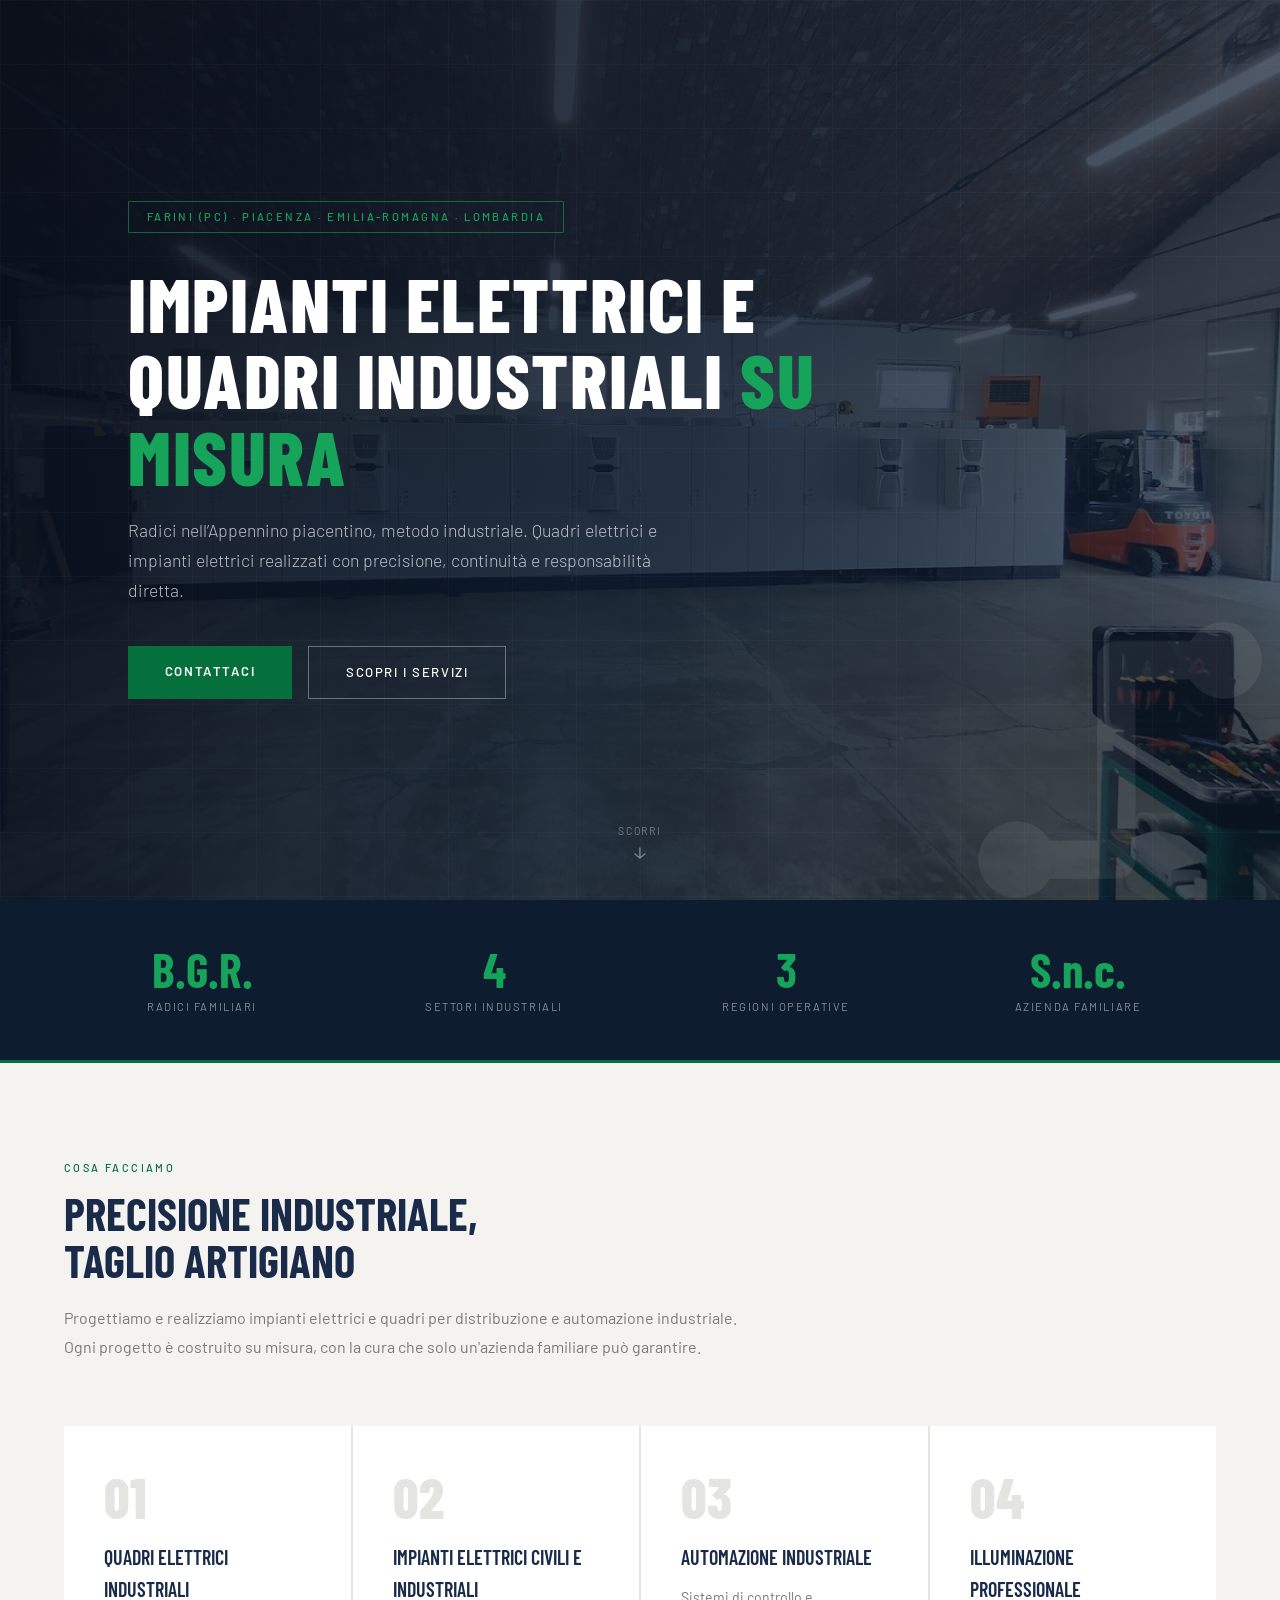
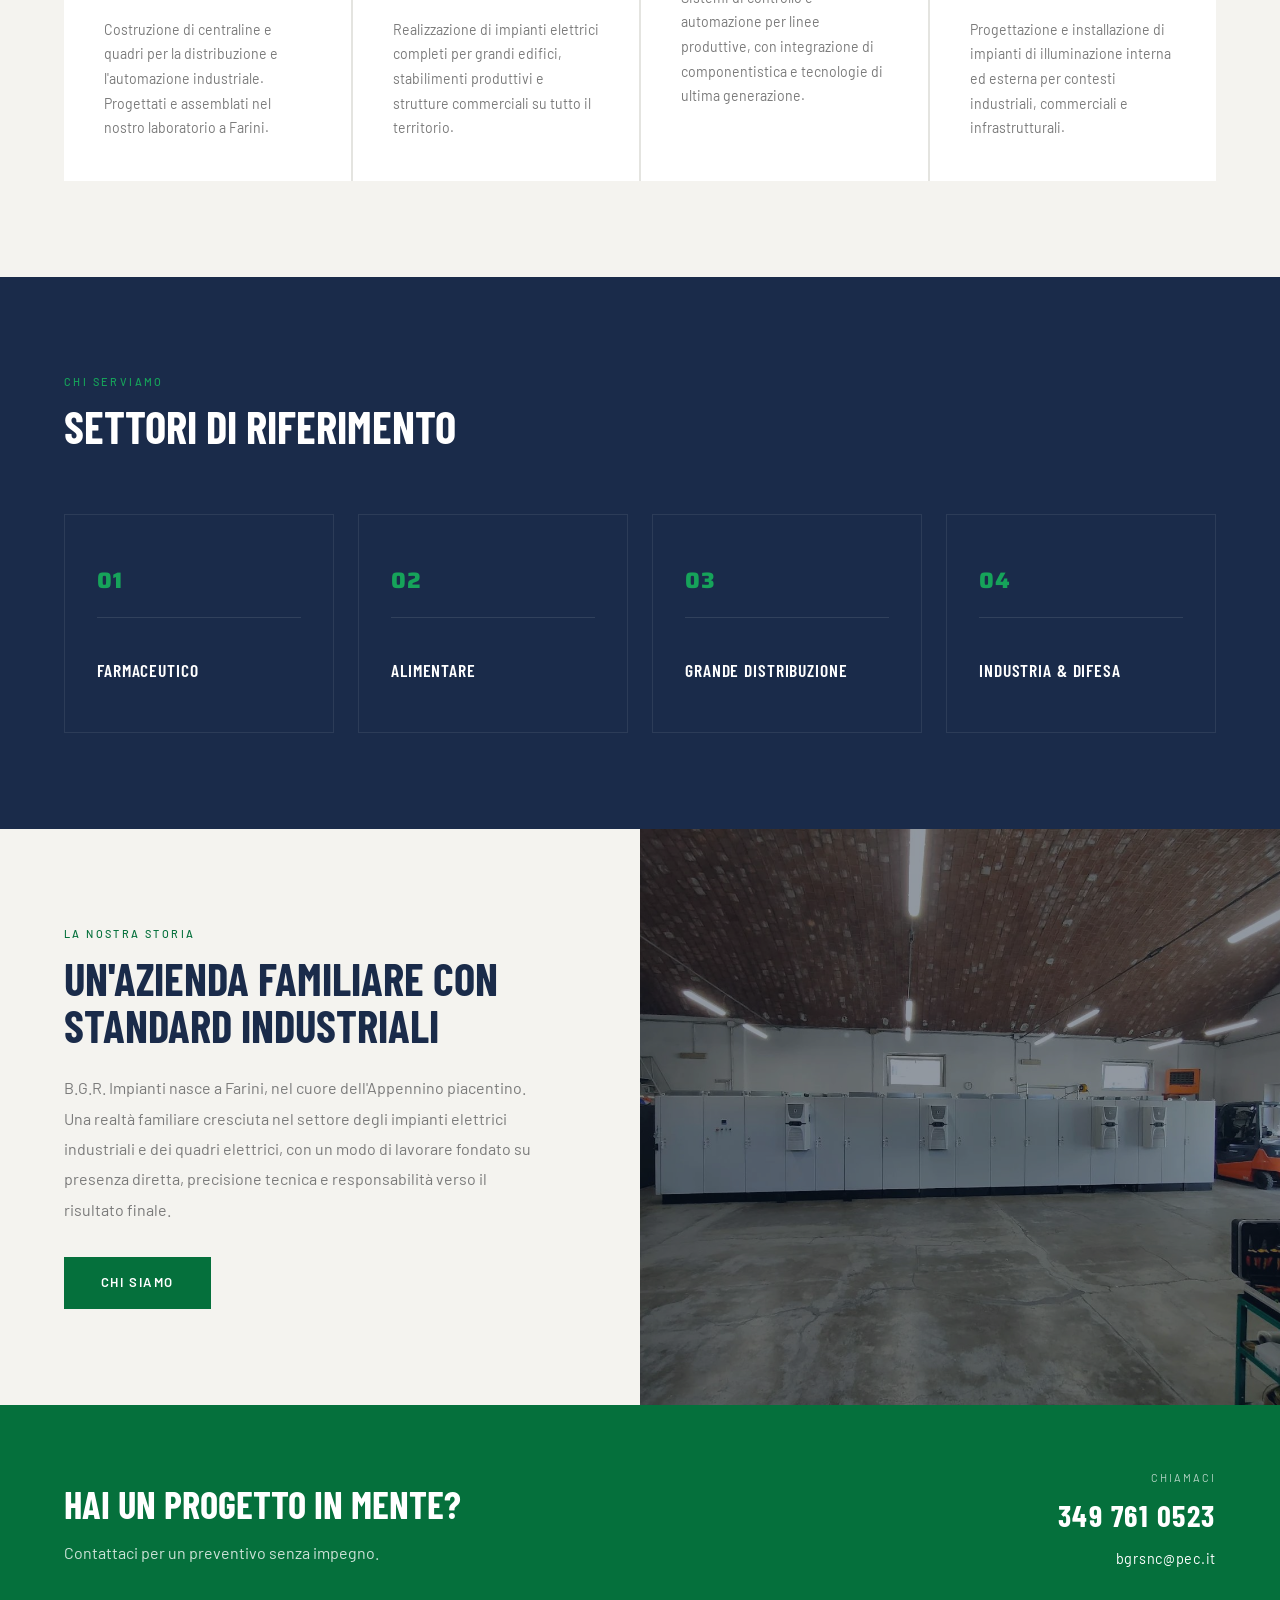
==== commit b4e366eb: "Add files via upload" ====
--- a/index.html
+++ b/index.html
@@ -14,26 +14,7 @@
     <link rel="stylesheet" href="css/style.css">
 </head>
 <body>
-
-<!-- NAV -->
-<nav id="navbar">
-    <a href="index.html" class="brand" aria-label="BGR Impianti — home">
-        <svg class="brand-mark" viewBox="0 0 120 120" fill="none" xmlns="http://www.w3.org/2000/svg" aria-hidden="true">
-            <rect x="2" y="2" width="116" height="116" rx="26" fill="#1A2B4A"></rect>
-            <path d="M 38 86 L 64 86 L 64 34 L 92 34" stroke="#16A35A" stroke-width="12" stroke-linecap="round" stroke-linejoin="round"></path>
-            <circle cx="38" cy="86" r="11" fill="#16A35A"></circle>
-            <circle cx="92" cy="34" r="11" fill="#16A35A"></circle>
-        </svg>
-        <span class="brand-text"><strong>BGR</strong><em>Impianti</em></span>
-    </a>
-    <ul class="nav-links">
-        <li><a href="index.html">Home</a></li>
-        <li><a href="servizi.html">Servizi</a></li>
-        <li><a href="settori.html">Settori</a></li>
-        <li><a href="chi-siamo.html">Chi siamo</a></li>
-        <li><a href="contatti.html">Contatti</a></li>
-    </ul>
-</nav>
+<div id="site-header"></div>
 
 <!-- HERO -->
 <section class="hero">
@@ -165,47 +146,9 @@
         <a href="mailto:bgrsnc@pec.it" class="email">bgrsnc@pec.it</a>
     </div>
 </div>
+<div id="site-footer"></div>
 
-<!-- FOOTER -->
-<footer>
-    <div class="footer-brand">
-        <a href="index.html" class="brand" aria-label="BGR Impianti — home">
-            <svg class="brand-mark" viewBox="0 0 120 120" fill="none" xmlns="http://www.w3.org/2000/svg" aria-hidden="true">
-                <rect x="2" y="2" width="116" height="116" rx="26" fill="#1A2B4A"></rect>
-                <path d="M 38 86 L 64 86 L 64 34 L 92 34" stroke="#16A35A" stroke-width="12" stroke-linecap="round" stroke-linejoin="round"></path>
-                <circle cx="38" cy="86" r="11" fill="#16A35A"></circle>
-                <circle cx="92" cy="34" r="11" fill="#16A35A"></circle>
-            </svg>
-            <span class="brand-text"><strong>BGR</strong><em>Impianti</em></span>
-        </a>
-        <p>B.G.R. Impianti di Boiardi Riccardo &amp; C. S.n.c.<br>
-        Via Sassi Neri, 5 — 29023 Farini (PC)<br>
-        P.IVA 01450360332 · REA PC-163432</p>
-    </div>
-    <div class="footer-col">
-        <h4>Navigazione</h4>
-        <ul>
-            <li><a href="servizi.html">Servizi</a></li>
-            <li><a href="settori.html">Settori</a></li>
-            <li><a href="chi-siamo.html">Chi siamo</a></li>
-            <li><a href="contatti.html">Contatti</a></li>
-        </ul>
-    </div>
-    <div class="footer-col">
-        <h4>Contatti</h4>
-        <p>
-            Tel: <a href="tel:+393497610523" class="orange">349 761 0523</a><br>
-            PEC: bgrsnc@pec.it<br><br>
-            Via Sassi Neri, 5<br>
-            29023 Farini (PC)
-        </p>
-    </div>
-</footer>
-<div class="footer-bottom">
-    <span>© 2025 B.G.R. Impianti di Boiardi Riccardo &amp; C. S.n.c. — Tutti i diritti riservati</span>
-    <span>Farini (PC) · Italia</span>
-</div>
-
+<script src="js/components.js"></script>
 <script src="js/main.js"></script>
 </body>
 </html>
